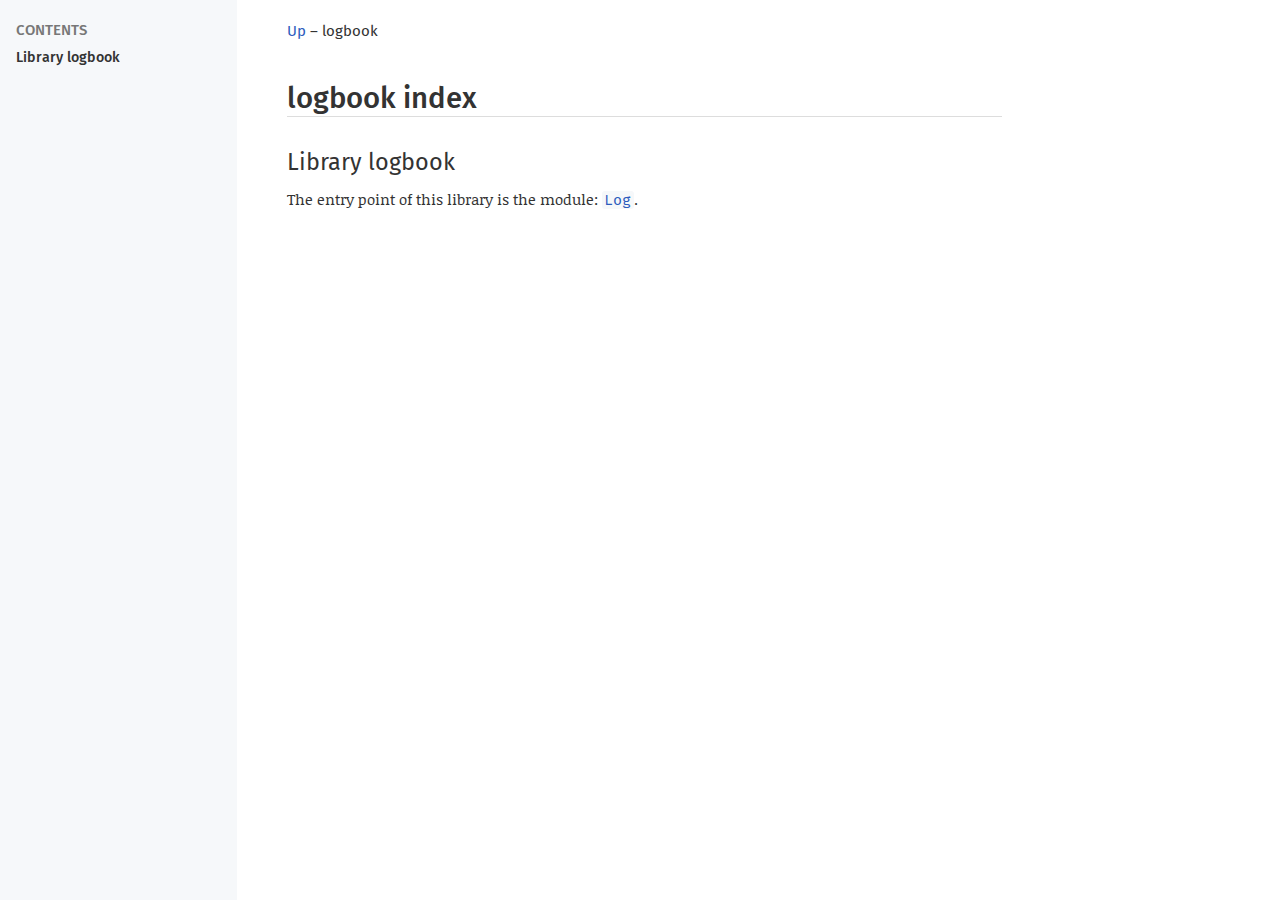
==== doc/logbook/index.html @ ead94115 "Update documentation for 0e6a41190e1f32cb1181067a0e308a69b29bfe92" ====
<!DOCTYPE html>
<html xmlns="http://www.w3.org/1999/xhtml"><head><title>index (logbook.index)</title><link rel="stylesheet" href="../odoc.css"/><meta charset="utf-8"/><meta name="generator" content="odoc %%VERSION%%"/><meta name="viewport" content="width=device-width,initial-scale=1.0"/><script src="../highlight.pack.js"></script><script>hljs.initHighlightingOnLoad();</script></head><body><div class="content"><header><nav><a href="../index.html">Up</a> – logbook</nav><h1 id="logbook-index"><a href="#logbook-index" class="anchor"></a>logbook index</h1><nav class="toc"><ul><li><a href="#library-logbook">Library logbook</a></li></ul></nav></header><h2 id="library-logbook"><a href="#library-logbook" class="anchor"></a>Library logbook</h2><p>The entry point of this library is the module: <a href="Log/index.html"><code>Log</code></a>.</p></div></body></html>
---- doc/odoc.css ----
@charset "UTF-8";
/* Copyright (c) 2016 The odoc contributors. All rights reserved.
   Distributed under the ISC license, see terms at the end of the file.
   %%NAME%% %%VERSION%% */

/* Fonts */
@import url('https://fonts.googleapis.com/css?family=Fira+Mono:400,500');
@import url('https://fonts.googleapis.com/css?family=Noticia+Text:400,400i,700');
@import url('https://fonts.googleapis.com/css?family=Fira+Sans:400,400i,500,500i,600,600i,700,700i');


/* Reset a few things. */

html, body, div, span, applet, object, iframe, h1, h2, h3, h4, h5, h6, p, blockquote, pre, a, abbr, acronym, address, big, cite, code, del, dfn, em, img, ins, kbd, q, s, samp, small, strike, strong, sub, sup, tt, var, b, u, i, center, dl, dt, dd, ol, ul, li, fieldset, form, label, legend, table, caption, tbody, tfoot, thead, tr, th, td, article, aside, canvas, details, embed, figure, figcaption, footer, header, hgroup, menu, nav, output, ruby, section, summary, time, mark, audio, video {
  margin: 0;
  padding: 0;
  border: 0;
  font-size: inherit;
  font: inherit;
  line-height: inherit;
  vertical-align: baseline;
  text-align: inherit;
  color: inherit;
  background: transparent;
}

table {
  border-collapse: collapse;
  border-spacing: 0;
}

*, *:before, *:after {
  box-sizing: border-box;
}

html {
  font-size: 15px;
}

body {
  font-family: "Fira Sans", Helvetica, Arial, sans-serif;
  text-align: left;
  color: #333;
  background: #FFFFFF;
}

.content {
  max-width: 90ex;
  margin-left: calc(10vw + 20ex);
  margin-right: 4ex;
  margin-top: 20px;
  margin-bottom: 50px;
  font-family: "Noticia Text", Georgia, serif;
  line-height: 1.5;
}

.content>header {
  margin-bottom: 30px;
}

.content>header nav {
  font-family: "Fira Sans", Helvetica, Arial, sans-serif;
}

/* Basic markup elements */

b, strong {
  font-weight: 500;
}

i, em {
  font-style: italic;
}

sup {
  vertical-align: super;
}

sub {
  vertical-align: sub;
}

sup, sub {
  font-size: 12px;
  line-height: 0;
  margin-left: 0.2ex;
}

pre {
  margin-top: 0.8em;
  margin-bottom: 1.2em;
}

p, ul, ol {
  margin-top: 0.5em;
  margin-bottom: 1em;
}
ul, ol {
  list-style-position: outside
}

ul>li {
  margin-left: 22px;
}

ol>li {
  margin-left: 27.2px;
}

li>*:first-child {
  margin-top: 0
}

/* Text alignements, this should be forbidden. */

.left {
  text-align: left;
}

.right {
  text-align: right;
}

.center {
  text-align: center;
}

/* Links and anchors */

a {
  text-decoration: none;
  color: #2C5CBD;
}

a:hover {
  box-shadow: 0 1px 0 0 #2C5CBD;
}

/* Linked highlight */
*:target {
  background-color: rgba(187,239,253,0.3) !important;
  box-shadow: 0 0px 0 1px rgba(187,239,253,0.8) !important;
  border-radius: 1px;
}

*:hover>a.anchor {
  visibility: visible;
}

a.anchor:before {
  content: "#"
}

a.anchor:hover {
  box-shadow: none;
  text-decoration: none;
  color: #555;
}

a.anchor {
  visibility: hidden;
  position: absolute;
  /* top: 0px; */
  /* margin-left: -3ex; */
  margin-left: -1.3em;
  font-weight: normal;
  font-style: normal;
  padding-right: 0.4em;
  padding-left: 0.4em;
  /* To remain selectable */
  color: #d5d5d5;
}

.spec > a.anchor {
  margin-left: -2.3em;
  padding-right: 0.9em;
}

.xref-unresolved {
  color: #2C5CBD;
}
.xref-unresolved:hover {
  box-shadow: 0 1px 0 0 #CC6666;
}

/* Section and document divisions.
   Until at least 4.03 many of the modules of the stdlib start at .h7,
   we restart the sequence there like h2  */

h1, h2, h3, h4, h5, h6, .h7, .h8, .h9, .h10 {
  font-family: "Fira Sans", Helvetica, Arial, sans-serif;
  font-weight: 400;
  margin: 0.5em 0 0.5em 0;
  padding-top: 0.1em;
  line-height: 1.2;
  overflow-wrap: break-word;
}

h1 {
  font-weight: 500;
  font-size: 2.441em;
  margin-top: 1.214em;
}

h1 {
  font-weight: 500;
  font-size: 1.953em;
  box-shadow: 0 1px 0 0 #ddd;
}

h2 {
  font-size: 1.563em;
}

h3 {
  font-size: 1.25em;
}

small, .font_small {
  font-size: 0.8em;
}

h1 code, h1 tt {
  font-size: inherit;
  font-weight: inherit;
}

h2 code, h2 tt {
  font-size: inherit;
  font-weight: inherit;
}

h3 code, h3 tt {
  font-size: inherit;
  font-weight: inherit;
}

h3 code, h3 tt {
  font-size: inherit;
  font-weight: inherit;
}

h4 {
  font-size: 1.12em;
}


/* Preformatted and code */

tt, code, pre {
  font-family: "Fira Mono", courier;
  font-weight: 400;
}

pre {
  padding: 0.1em;
  border: 1px solid #eee;
  border-radius: 5px;
  overflow-x: auto;
}

p code, li code {
  background-color: #f6f8fa;
  color: #0d2b3e;
  border-radius: 3px;
  padding: 0 0.3ex;
}

p a > code {
  color: #2C5CBD;
}

/* Code blocks (e.g. Examples) */

pre code {
  font-size: 0.893rem;
}

/* Code lexemes */

.keyword {
  font-weight: 500;
}

/* Module member specification */

.spec:not(.include), .spec.include details summary {
  background-color: #f6f8fa;
  border-radius: 3px;
  border-left: 4px solid #5c9cf5;
  border-right: 5px solid transparent;
  padding: 0.35em 0.5em;
}

.spec.include details summary:hover {
  background-color: #ebeff2;
}

dl, div.spec, .doc, aside {
  margin-bottom: 20px;
}

dl > dd {
  padding: 0.5em;
}

dd> :first-child {
  margin-top: 0;
}

dl:last-child, dd> :last-child, aside:last-child, article:last-child {
  margin-bottom: 0;
}

dt+dt {
  margin-top: 15px;
}

section+section, section > header + dl {
  margin-top: 25px;
}

.spec.type .variant {
  margin-left: 2ch;
}
.spec.type .variant p {
  margin: 0;
  font-style: italic;
}
.spec.type .record {
  margin-left: 2ch;
}
.spec.type .record p {
  margin: 0;
  font-style: italic;
}

div.def {
  margin-top: 0;
  text-indent: -2ex;
  padding-left: 2ex;
}

div.def+div.doc {
  margin-left: 1ex;
  margin-top: 2.5px
}

div.doc>*:first-child {
  margin-top: 0;
}

/* The elements other than heading should be wrapped in <aside> elements. */
/* heading, body>p, body>ul, body>ol, h3, h4, body>pre { */
/*   margin-bottom: 30px; */
/* } */

/* Collapsible inlined include and module */

.spec.include details {
  position: relative;
}

.spec.include details:after {
  z-index: -100;
  display: block;
  content: " ";
  position: absolute;
  border-radius: 0 1ex 1ex 0;
  right: -20px;
  top: 1px;
  bottom: 1px;
  width: 15px;
  background: rgba(0, 4, 15, 0.05);
  box-shadow: 0 0px 0 1px rgba(204, 204, 204, 0.53);
}

.spec.include details summary {
  position: relative;
  margin-bottom: 20px;
  cursor: pointer;
  outline: none;
}

/* FIXME: Does not work in Firefox. */
details summary::-webkit-details-marker {
  color: #888;
  transform: scaleX(-1);
  position: absolute;
  top: calc(50% - 5px);
  height: 11px;
  right: -29px;
}

/* Records and variants FIXME */

div.def table {
  text-indent: 0em;
  padding: 0;
  margin-left: -2ex;
}

td.def {
  padding-right: 2ex
}

.record td.def {
  padding-left: 2ex;
}

td.doc *:first-child {
  margin-top: 0em
}

/* @ tags */

ul.at-tag {
  list-style-type: none;
  margin-left: 0;
  padding: 0;
}

ul.at-tag li {
  margin-left: 0;
  padding: 0;
}

ul.at-tag li p:first-child {
  margin-top: 0
}

/* FIXME remove */

span.at-tag {
  font-weight: bold
}

.at-tag.deprecated {
  font-weight: normal;
  color: crimson
}

.at-tag.raise {
  font-weight: bold;
}

/* FIXME random other things to review. */

.heading {
  margin-top: 10px;
  border-bottom: solid;
  border-width: 1px;
  border-color: #DDD;
  text-align: right;
  font-weight: normal;
  font-style: italic;
}

.heading+.sig {
  margin-top: -20px;
}

.heading+.parameters {
  margin-top: -20px;
}

/* Odig package index */

.by-name ol, .by-tag ol, .errors ol {
  list-style-type: none;
  margin-left: 0;
}

.by-name ol ol, .by-tag ol ol {
  margin-top: 0;
  margin-bottom: 0
}

.by-name li, .by-tag li, .errors li {
  margin-left: 0;
}

.by-name .version {
  font-size: 10px;
  color: #AAA
}

.by-name nav {
  margin-bottom: 10px
}

.by-name nav a {
  text-transform: uppercase;
  font-size: 18px;
  margin-right: 1ex;
  color: #222;
  display: inline-block;
}

.by-tag nav a {
  margin-right: 1ex;
  color: #222;
  display: inline-block;
}

.by-tag>ol>li {
  margin-top: 10px;
}

.by-tag>ol>li>span, .by-tag>ol>li>ol, .by-tag>ol>li>ol>li {
  display: inline-block;
  margin-right: 1ex;
}

/* Odig package page */

.package nav {
  display: inline;
  font-size: 14px;
  font-weight: normal;
}

.package .version {
  font-size: 14px;
}

h1+.modules, h1+.sel {
  margin-top: 10px
}

.sel {
  font-weight: normal;
  font-style: italic;
  font-size: 14px;
  margin-top: 20px;
}

.sel+.modules {
  margin-top: 10px;
  margin-bottom: 20px;
  margin-left: 1ex;
}

.modules {
  margin: 0;
}

.modules .module {
  min-width: 8ex;
  padding-right: 2ex
}

.package.info {
  margin: 0;
}

.package.info td:first-child {
  font-style: italic;
  padding-right: 2ex;
}

.package.info ul {
  list-style-type: none;
  display: inline;
  margin: 0;
}

.package.info li {
  display: inline-block;
  margin: 0;
  margin-right: 1ex;
}

#info-authors li, #info-maintainers li {
  display: block;
}

/* Sidebar and TOC */

.toc:before {
  display: block;
  content: "Contents";
  text-transform: uppercase;
  font-size: 1em;
  margin: 1.414em 0 0.5em;
  font-weight: 500;
  color: #777;
  line-height: 1.2;
}

.toc {
  position: fixed;
  top: 0px;
  bottom: 0px;
  left: 0px;
  max-width: 30ex;
  min-width: 26ex;
  width: 20%;
  background: #f6f8fa;
  overflow: auto;
  color: #1F2D3D;
  padding-left: 2ex;
  padding-right: 2ex;
}

.toc ul li a {
  font-family: "Fira Sans", sans-serif;
  font-size: 0.95em;
  color: #333;
  font-weight: 400;
  line-height: 1.6em;
  display: block;
}

.toc ul li a:hover {
  box-shadow: none;
  text-decoration: underline;
}

/* First level titles */

.toc>ul>li>a {
  font-weight: 500;
}

.toc li ul {
  margin: 0px;
}

.toc ul {
  list-style-type: none;
}

.toc ul li {
  margin: 0;
}
.toc>ul>li {
  margin-bottom: 0.3em;
}

.toc ul li li {
  border-left: 1px solid #ccc;
  margin-left: 5px;
  padding-left: 12px;
}

/* Mobile adjustements. */

@media only screen and (max-width: 95ex) {
  .content {
    margin: auto;
    padding: 2.0em;
  }
  .toc {
    position: static;
    width: auto;
    min-width: unset;
    max-width: unset;
    border: none;
    padding: 0.2em 1em;
    border-radius: 5px;
  }
}

/* Print adjustements. */

@media print {
  body {
    color: black;
    background: white;
  }
  body nav:first-child {
    visibility: hidden;
  }
}

/* Syntax highlighting (based on github-gist) */

.hljs {
  display: block;
  background: white;
  padding: 0.5em;
  color: #333333;
  overflow-x: auto;
}

.hljs-comment,
.hljs-meta {
  color: #969896;
}

.hljs-string,
.hljs-variable,
.hljs-template-variable,
.hljs-strong,
.hljs-emphasis,
.hljs-quote {
  color: #df5000;
}

.hljs-keyword,
.hljs-selector-tag {
  color: #a71d5d;
}

.hljs-type,
.hljs-class .hljs-title {
  color: #458;
  font-weight: 500;
}

.hljs-literal,
.hljs-symbol,
.hljs-bullet,
.hljs-attribute {
  color: #0086b3;
}

.hljs-section,
.hljs-name {
  color: #63a35c;
}

.hljs-tag {
  color: #333333;
}

.hljs-attr,
.hljs-selector-id,
.hljs-selector-class,
.hljs-selector-attr,
.hljs-selector-pseudo {
  color: #795da3;
}

.hljs-addition {
  color: #55a532;
  background-color: #eaffea;
}

.hljs-deletion {
  color: #bd2c00;
  background-color: #ffecec;
}

.hljs-link {
  text-decoration: underline;
}

/*---------------------------------------------------------------------------
   Copyright (c) 2016 The odoc contributors

   Permission to use, copy, modify, and/or distribute this software for any
   purpose with or without fee is hereby granted, provided that the above
   copyright notice and this permission notice appear in all copies.

   THE SOFTWARE IS PROVIDED "AS IS" AND THE AUTHOR DISCLAIMS ALL WARRANTIES
   WITH REGARD TO THIS SOFTWARE INCLUDING ALL IMPLIED WARRANTIES OF
   MERCHANTABILITY AND FITNESS. IN NO EVENT SHALL THE AUTHOR BE LIABLE FOR
   ANY SPECIAL, DIRECT, INDIRECT, OR CONSEQUENTIAL DAMAGES OR ANY DAMAGES
   WHATSOEVER RESULTING FROM LOSS OF USE, DATA OR PROFITS, WHETHER IN AN
   ACTION OF CONTRACT, NEGLIGENCE OR OTHER TORTIOUS ACTION, ARISING OUT OF
   OR IN CONNECTION WITH THE USE OR PERFORMANCE OF THIS SOFTWARE.
  ---------------------------------------------------------------------------*/
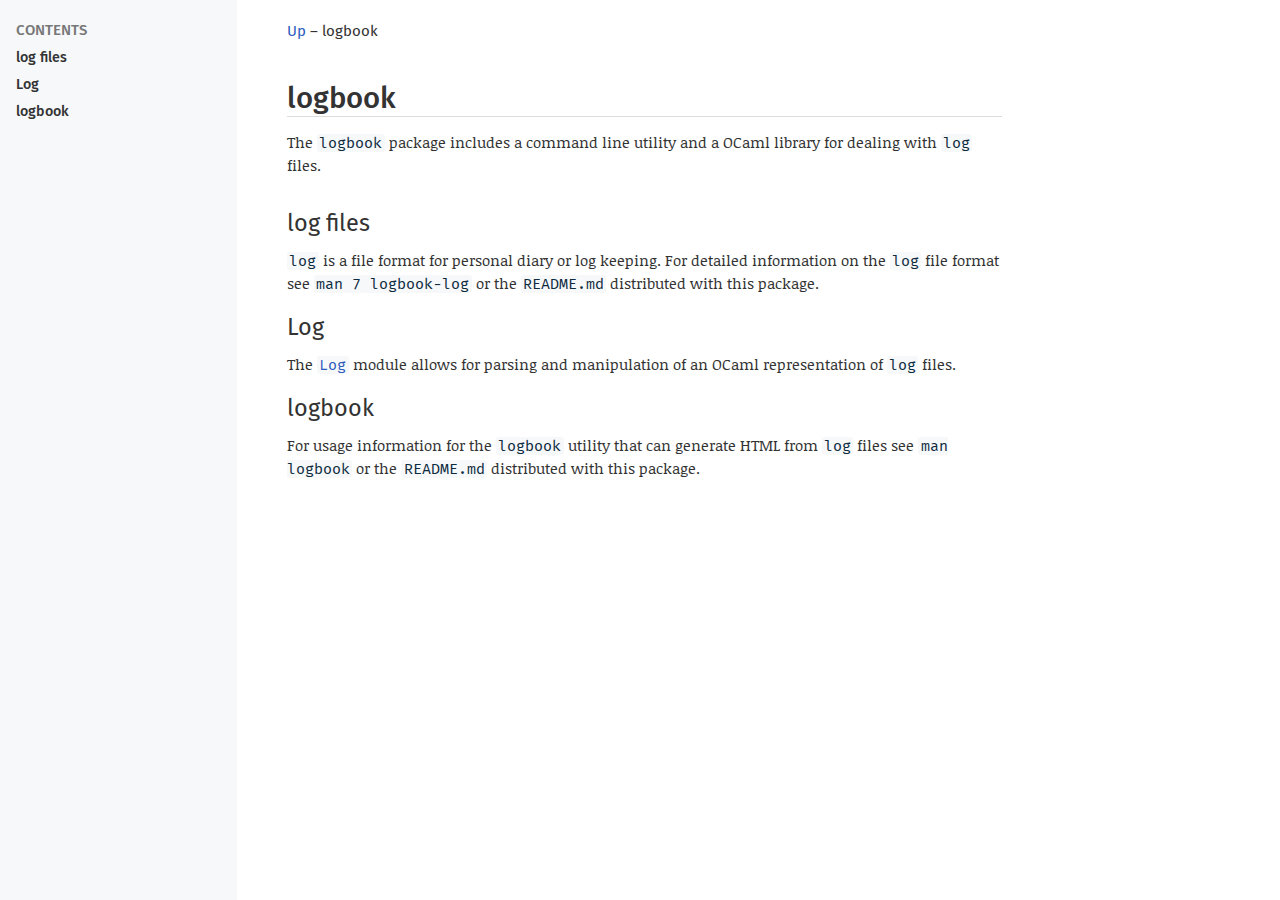
==== commit 946f1209: "Update documentation for 1bf0b9198ef53aa5e22842a7e0a8cabe1054f14d" ====
--- a/doc/logbook/index.html
+++ b/doc/logbook/index.html
@@ -1,2 +1,2 @@
 <!DOCTYPE html>
-<html xmlns="http://www.w3.org/1999/xhtml"><head><title>index (logbook.index)</title><link rel="stylesheet" href="../odoc.css"/><meta charset="utf-8"/><meta name="generator" content="odoc %%VERSION%%"/><meta name="viewport" content="width=device-width,initial-scale=1.0"/><script src="../highlight.pack.js"></script><script>hljs.initHighlightingOnLoad();</script></head><body><div class="content"><header><nav><a href="../index.html">Up</a> – logbook</nav><h1 id="logbook-index"><a href="#logbook-index" class="anchor"></a>logbook index</h1><nav class="toc"><ul><li><a href="#library-logbook">Library logbook</a></li></ul></nav></header><h2 id="library-logbook"><a href="#library-logbook" class="anchor"></a>Library logbook</h2><p>The entry point of this library is the module: <a href="Log/index.html"><code>Log</code></a>.</p></div></body></html>+<html xmlns="http://www.w3.org/1999/xhtml"><head><title>index (logbook.index)</title><link rel="stylesheet" href="../odoc.css"/><meta charset="utf-8"/><meta name="generator" content="odoc %%VERSION%%"/><meta name="viewport" content="width=device-width,initial-scale=1.0"/><script src="../highlight.pack.js"></script><script>hljs.initHighlightingOnLoad();</script></head><body><div class="content"><header><nav><a href="../index.html">Up</a> – logbook</nav><h1 id="logbook"><a href="#logbook" class="anchor"></a>logbook</h1><p>The <code>logbook</code> package includes a command line utility and a OCaml library for dealing with <code>log</code> files.</p><nav class="toc"><ul><li><a href="#log-files">log files</a></li><li><a href="#log">Log</a></li><li><a href="#logbook">logbook</a></li></ul></nav></header><h2 id="log-files"><a href="#log-files" class="anchor"></a>log files</h2><p><code>log</code> is a file format for personal diary or log keeping. For detailed information on the <code>log</code> file format see <code>man 7 logbook-log</code> or the <code>README.md</code> distributed with this package.</p><h2 id="log"><a href="#log" class="anchor"></a>Log</h2><p>The <a href="Log/index.html"><code>Log</code></a> module allows for parsing and manipulation of an OCaml representation of <code>log</code> files.</p><h2 id="logbook"><a href="#logbook" class="anchor"></a>logbook</h2><p>For usage information for the <code>logbook</code> utility that can generate HTML from <code>log</code> files see <code>man logbook</code> or the <code>README.md</code> distributed with this package.</p></div></body></html>